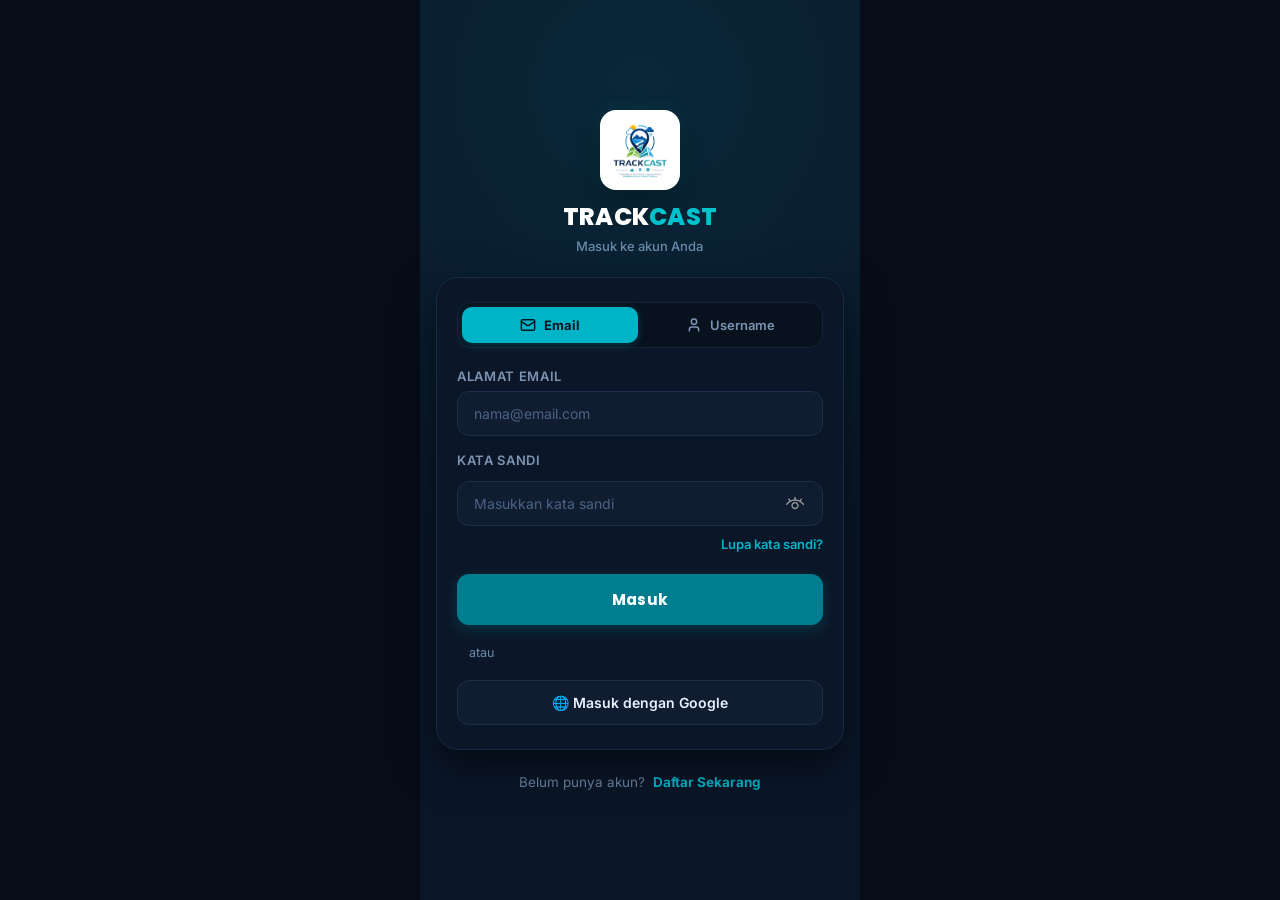
==== auth.html @ e10a1518 "Initial commit: TrackCast delivery tracking application" ====
<!DOCTYPE html>
<html lang="id">

<head>
  <meta charset="UTF-8">
  <meta name="viewport" content="width=device-width, initial-scale=1.0, maximum-scale=1.0, user-scalable=no">
  <title>TrackCast — Buat Akun Baru</title>
  <meta name="description"
    content="Daftar ke aplikasi TrackCast untuk memantau cuaca hyperlocal dan status keselamatan perjalanan wisata Indonesia.">
  <link rel="stylesheet" href="assets/css/global.css">
  <link rel="stylesheet" href="assets/css/auth.css">
</head>

<body>
  <div class="auth-shell">

    <!-- Header Brand & Logo -->
    <header class="auth-header">
      <div class="auth-logo-box">
        <img src="assets/images/logo.png" alt="TrackCast Logo" class="auth-logo-img">
      </div>
      <h1 class="auth-brand">
        <span class="brand-track">TRACK</span><span class="brand-cast">CAST</span>
      </h1>
      <p class="auth-subtitle" id="auth-subtitle">Daftar Akun Baru</p>
    </header>

    <!-- Main Auth Card -->
    <main class="auth-card">

      <!-- Method Toggle: Email vs Username -->
      <div class="method-toggle" role="tablist">
        <button type="button" class="method-btn active" id="btn-method-email" role="tab" aria-selected="true">
          <svg class="method-icon" viewBox="0 0 24 24" fill="none" stroke="currentColor" stroke-width="2" stroke-linecap="round" stroke-linejoin="round" width="16" height="16">
            <rect x="2" y="4" width="20" height="16" rx="2"></rect>
            <path d="m22 7-8.97 5.7a1.94 1.94 0 0 1-2.06 0L2 7"></path>
          </svg>
          <span>Email</span>
        </button>
        <button type="button" class="method-btn" id="btn-method-username" role="tab" aria-selected="false">
          <svg class="method-icon" viewBox="0 0 24 24" fill="none" stroke="currentColor" stroke-width="2" stroke-linecap="round" stroke-linejoin="round" width="16" height="16">
            <path d="M19 21v-2a4 4 0 0 0-4-4H9a4 4 0 0 0-4 4v2"></path>
            <circle cx="12" cy="7" r="4"></circle>
          </svg>
          <span>Username</span>
        </button>
      </div>

      <!-- Auth Form -->
      <form id="auth-form" novalidate>

        <!-- Registration Only: Nama Lengkap -->
        <div class="form-group register-only" id="group-name">
          <label class="form-label" for="input-name">Nama Lengkap</label>
          <div class="input-wrap">
            <input type="text" id="input-name" class="form-input" placeholder="Nama lengkap Anda" autocomplete="name" required>
          </div>
        </div>

        <!-- Field: Alamat Email -->
        <div class="form-group" id="group-email">
          <label class="form-label" for="input-email">Alamat Email</label>
          <div class="input-wrap">
            <input type="email" id="input-email" class="form-input" placeholder="nama@email.com" autocomplete="email" required>
          </div>
        </div>

        <!-- Field: Username -->
        <div class="form-group" id="group-username" style="display: none;">
          <label class="form-label" for="input-username">Username</label>
          <div class="input-wrap">
            <input type="text" id="input-username" class="form-input" placeholder="Masukkan username" autocomplete="username">
          </div>
        </div>

        <!-- Field: Kata Sandi -->
        <div class="form-group" id="group-password">
          <label class="form-label" for="input-password">Kata Sandi</label>
          <div class="input-wrap">
            <input type="password" id="input-password" class="form-input" placeholder="Min. 8 karakter" autocomplete="new-password" required>
            <button type="button" class="toggle-pwd-btn" id="toggle-pwd" aria-label="Tampilkan kata sandi" title="Tampilkan kata sandi">
              <img src="assets/images/view.png" alt="Tampilkan kata sandi" class="pwd-icon icon-view">
              <img src="assets/images/hide.png" alt="Sembunyikan kata sandi" class="pwd-icon icon-hide">
            </button>
          </div>
        </div>

        <!-- Field: Konfirmasi Kata Sandi (Register Only) -->
        <div class="form-group register-only" id="group-password-confirm">
          <label class="form-label" for="input-password-confirm">Konfirmasi Kata Sandi</label>
          <div class="input-wrap">
            <input type="password" id="input-password-confirm" class="form-input" placeholder="Ulangi kata sandi" autocomplete="new-password">
            <button type="button" class="toggle-pwd-btn" id="toggle-pwd-confirm" aria-label="Tampilkan kata sandi" title="Tampilkan kata sandi">
              <img src="assets/images/view.png" alt="Tampilkan kata sandi" class="pwd-icon icon-view">
              <img src="assets/images/hide.png" alt="Sembunyikan kata sandi" class="pwd-icon icon-hide">
            </button>
          </div>
        </div>

        <!-- Checkbox: Syarat & Ketentuan (Register Only) -->
        <div class="form-group register-only terms-group" id="group-terms">
          <label class="checkbox-container">
            <input type="checkbox" id="check-terms" class="checkbox-native">
            <span class="custom-checkbox" aria-hidden="true">
              <svg class="check-icon" viewBox="0 0 24 24" fill="none" stroke="currentColor" stroke-width="3" stroke-linecap="round" stroke-linejoin="round">
                <polyline points="20 6 9 17 4 12"></polyline>
              </svg>
            </span>
            <span class="terms-text">
              Saya menyetujui <a href="#" class="terms-link">Syarat & Ketentuan</a> serta <a href="#" class="terms-link">Kebijakan Privasi</a> TrackCast
            </span>
          </label>
        </div>

        <!-- Forgot Password Link (Login Only) -->
        <div class="forgot-wrap login-only" id="wrap-forgot" style="display: none;">
          <a href="#" class="forgot-link" id="link-forgot">Lupa kata sandi?</a>
        </div>

        <!-- Primary Action Button -->
        <button type="submit" class="btn-submit-primary" id="btn-submit">
          Buat Akun
        </button>

      </form>

      <!-- Divider (Login Only) -->
      <div class="auth-divider login-only" style="display: none;">
        <span>atau</span>
      </div>

      <!-- Google SSO Button (Login Only) -->
      <button type="button" class="btn-google login-only" id="btn-google" style="display: none;">
        <span>🌐</span> Masuk dengan Google
      </button>

    </main>

    <!-- Switcher Footer -->
    <footer class="auth-footer">
      <span id="auth-footer-prompt">Sudah punya akun?</span>
      <a href="#" class="auth-switch-link" id="switch-auth-mode">Masuk</a>
    </footer>

  </div>

  <script src="assets/js/mock-data.js"></script>
  <script src="assets/js/auth.js"></script>
</body>

</html>
---- assets/css/global.css ----
/* ══════════════════════════════════════════════════════════════════
   GLOBAL.CSS — TrackCast Design System
   Import this file first on every page, before page-specific CSS.
══════════════════════════════════════════════════════════════════ */

@import url('https://fonts.googleapis.com/css2?family=Poppins:wght@400;600;700;800&family=Inter:wght@400;500;600&family=JetBrains+Mono:wght@400;500&display=swap');

*, *::before, *::after { box-sizing: border-box; margin: 0; padding: 0; }

/* ── DESIGN TOKENS ─────────────────────────────────────────────── */
:root {
  /* Backgrounds */
  --bg:          #0A1628;
  --bg-mid:      #0D1B30;
  --card:        #111E35;
  --card-2:      #162240;
  --card-3:      #1A2F52;
  /* Borders */
  --border:      #1E3356;
  --border-2:    #243d68;
  /* Text */
  --text:        #E8F0FE;
  --text-dim:    #6B8BAA;
  --text-muted:  #4A6580;
  /* Brand */
  --primary:     #00C2CC;
  --primary-dk:  #0099A8;
  --primary-glow:rgba(0,194,204,0.18);
  /* Status */
  --safe:        #34D399;
  --safe-bg:     rgba(52,211,153,0.10);
  --safe-border: rgba(52,211,153,0.25);
  --warn:        #FBBF24;
  --warn-bg:     rgba(251,191,36,0.10);
  --warn-border: rgba(251,191,36,0.25);
  --danger:      #F87171;
  --danger-bg:   rgba(248,113,113,0.10);
  --danger-border:rgba(248,113,113,0.25);
  /* Radius */
  --r-xs:  6px;
  --r-sm:  8px;
  --r:     12px;
  --r-md:  14px;
  --r-lg:  20px;
  --r-xl:  24px;
  /* Shadows */
  --shadow-sm: 0 2px 8px rgba(0,0,0,0.3);
  --shadow:    0 4px 20px rgba(0,0,0,0.4);
  --shadow-lg: 0 8px 40px rgba(0,0,0,0.5);
  /* Z-index */
  --z-bar:   100;
  --z-nav:   100;
  --z-modal: 200;
  --z-toast: 300;
  /* Safe Area Insets */
  --sat: env(safe-area-inset-top, 0px);
  --sab: env(safe-area-inset-bottom, 0px);
  --sal: env(safe-area-inset-left, 0px);
  --sar: env(safe-area-inset-right, 0px);
  --app-max-width: 440px;
}

/* ── BASE ──────────────────────────────────────────────────────── */
html {
  font-size: 16px;
  scroll-behavior: smooth;
  -webkit-text-size-adjust: 100%;
}
html, body {
  height: 100%;
  font-family: 'Inter', sans-serif;
  background: #060D18;
  color: var(--text);
  -webkit-font-smoothing: antialiased;
  -moz-osx-font-smoothing: grayscale;
}
body {
  min-height: 100svh;
  overflow-x: hidden;
  background-color: #060D18;
}

/* Mobile tap ergonomics */
button, a, input, select, textarea {
  touch-action: manipulation;
  -webkit-tap-highlight-color: transparent;
}

/* ── TYPOGRAPHY ────────────────────────────────────────────────── */
h1, h2, h3 { font-family: 'Poppins', sans-serif; font-weight: 700; line-height: 1.2; }
h1 { font-size: 22px; }
h2 { font-size: 18px; }
h3 { font-size: 15px; font-weight: 600; }
p  { line-height: 1.6; }
a  { color: var(--primary); text-decoration: none; transition: opacity 0.2s; }
a:hover { opacity: 0.8; }
button { cursor: pointer; }

.mono { font-family: 'JetBrains Mono', monospace; }

/* ── BACKGROUND ────────────────────────────────────────────────── */
.bg-gradient {
  background:
    radial-gradient(ellipse 80% 50% at 50% -10%, rgba(0,194,204,0.09) 0%, transparent 60%),
    var(--bg);
}

/* ── APP SHELL (Mobile-first container) ─────────────────────────── */
.app-shell {
  display: flex;
  flex-direction: column;
  min-height: 100svh;
  width: 100%;
  max-width: var(--app-max-width);
  margin: 0 auto;
  position: relative;
  background: var(--bg);
  box-shadow: 0 0 60px rgba(0, 0, 0, 0.7), 0 0 25px rgba(0, 194, 204, 0.07);
  border-left: 1px solid var(--border);
  border-right: 1px solid var(--border);
}

@media (max-width: 480px) {
  .app-shell {
    max-width: 100%;
    border-left: none;
    border-right: none;
    box-shadow: none;
  }
}

/* ── APP BAR ───────────────────────────────────────────────────── */
.app-bar {
  position: sticky;
  top: 0;
  z-index: var(--z-bar);
  display: flex;
  align-items: center;
  justify-content: space-between;
  padding: calc(12px + var(--sat)) 16px 12px;
  background: rgba(10,22,40,0.92);
  backdrop-filter: blur(16px);
  -webkit-backdrop-filter: blur(16px);
  border-bottom: 1px solid var(--border);
}
.app-bar-brand {
  font-family: 'Poppins', sans-serif;
  font-size: 20px;
  font-weight: 800;
  letter-spacing: -0.3px;
  line-height: 1;
}
.brand-track { color: var(--text); }
.brand-cast  { color: var(--primary); }
.app-bar-title {
  font-family: 'Poppins', sans-serif;
  font-size: 17px;
  font-weight: 700;
  flex: 1;
  text-align: center;
}
.app-bar-actions { display: flex; gap: 8px; align-items: center; }

.icon-btn {
  width: 38px; height: 38px;
  display: flex; align-items: center; justify-content: center;
  background: var(--card-2);
  border: 1px solid var(--border);
  border-radius: 50%;
  font-size: 16px;
  transition: background 0.2s, border-color 0.2s;
  flex-shrink: 0;
}
.icon-btn:hover { background: var(--card-3); border-color: var(--border-2); }

/* ── MAIN CONTENT ──────────────────────────────────────────────── */
.main-content {
  flex: 1;
  padding: 16px 16px calc(84px + var(--sab));
  overflow-y: auto;
  -webkit-overflow-scrolling: touch;
}

/* ── BOTTOM NAVIGATION ─────────────────────────────────────────── */
.bottom-nav {
  position: fixed;
  bottom: 0;
  left: 50%;
  transform: translateX(-50%);
  width: 100%;
  max-width: var(--app-max-width);
  z-index: var(--z-nav);
  display: flex;
  background: rgba(11,21,40,0.96);
  backdrop-filter: blur(16px);
  -webkit-backdrop-filter: blur(16px);
  border-top: 1px solid var(--border);
  padding: 6px 4px calc(8px + var(--sab));
  border-left: 1px solid var(--border);
  border-right: 1px solid var(--border);
}

@media (max-width: 480px) {
  .bottom-nav {
    left: 0;
    transform: none;
    max-width: 100%;
    border-left: none;
    border-right: none;
  }
}

.nav-item {
  flex: 1;
  display: flex;
  min-height: 48px;
  flex-direction: column;
  align-items: center;
  gap: 3px;
  padding: 6px 4px;
  text-decoration: none;
  position: relative;
}
.nav-icon  { font-size: 21px; transition: transform 0.2s; display: block; }
.nav-label {
  font-size: 10.5px;
  font-weight: 500;
  color: var(--text-muted);
  transition: color 0.2s;
}
.nav-item.active .nav-label { color: var(--primary); }
.nav-item.active .nav-icon  { transform: scale(1.12); }
.nav-item.active::before {
  content: '';
  position: absolute;
  top: 0; left: 50%; transform: translateX(-50%);
  width: 28px; height: 2.5px;
  background: var(--primary);
  border-radius: 0 0 3px 3px;
}
.nav-item--sos .nav-label { color: var(--danger); }
.nav-item--sos.active::before { background: var(--danger); }
.nav-item--sos.active .nav-label { color: var(--danger); }

/* ── STATUS BADGE ──────────────────────────────────────────────── */
.badge {
  display: inline-flex;
  align-items: center;
  gap: 4px;
  padding: 3px 10px;
  border-radius: 20px;
  font-size: 10.5px;
  font-weight: 700;
  letter-spacing: 0.06em;
  text-transform: uppercase;
  flex-shrink: 0;
}
.badge--safe   { background: var(--safe-bg);   color: var(--safe);   border: 1px solid var(--safe-border); }
.badge--warn   { background: var(--warn-bg);   color: var(--warn);   border: 1px solid var(--warn-border); }
.badge--danger { background: var(--danger-bg); color: var(--danger); border: 1px solid var(--danger-border); }
.badge--info   { background: var(--primary-glow); color: var(--primary); border: 1px solid rgba(0,194,204,0.25); }
.badge--ai     { background: linear-gradient(135deg,rgba(0,194,204,0.15),rgba(100,60,200,0.1));
                 color: var(--primary); border: 1px solid rgba(0,194,204,0.25); }

/* ── CARD ──────────────────────────────────────────────────────── */
.card {
  background: var(--card);
  border: 1px solid var(--border);
  border-radius: var(--r-md);
  overflow: hidden;
  transition: border-color 0.2s, transform 0.2s;
}
.card:hover { border-color: var(--border-2); }
.card-body  { padding: 16px; }

/* ── SECTION HEADER ────────────────────────────────────────────── */
.section-header {
  display: flex;
  align-items: center;
  justify-content: space-between;
  margin-bottom: 12px;
}
.section-title { font-size: 15px; font-weight: 700; }
.section-link  { font-size: 13px; color: var(--primary); font-weight: 500; }

/* ── CHIP FILTER ROW ───────────────────────────────────────────── */
.chip-row {
  display: flex;
  gap: 8px;
  overflow-x: auto;
  scrollbar-width: none;
  padding-bottom: 4px;
  -ms-overflow-style: none;
}
.chip-row::-webkit-scrollbar { display: none; }
.chip {
  flex-shrink: 0;
  padding: 7px 14px;
  border-radius: 20px;
  font-size: 13px;
  font-weight: 500;
  border: 1.5px solid var(--border);
  background: var(--card-2);
  color: var(--text-dim);
  transition: all 0.2s;
  white-space: nowrap;
}
.chip.active {
  background: var(--primary);
  border-color: var(--primary);
  color: #001820;
  font-weight: 600;
}
.chip:hover:not(.active) { border-color: var(--border-2); color: var(--text); }

/* ── SEARCH BAR ────────────────────────────────────────────────── */
.search-bar {
  display: flex;
  align-items: center;
  gap: 10px;
  background: var(--card-2);
  border: 1.5px solid var(--border);
  border-radius: var(--r);
  padding: 11px 14px;
  transition: border-color 0.2s;
}
.search-bar:focus-within { border-color: var(--primary); box-shadow: 0 0 0 3px var(--primary-glow); }
.search-bar input {
  flex: 1; background: none; border: none; outline: none;
  color: var(--text); font-family: 'Inter', sans-serif; font-size: 14px;
}
.search-bar input::placeholder { color: var(--text-muted); }
.search-icon { font-size: 16px; color: var(--text-muted); flex-shrink: 0; }

/* ── HORIZONTAL SCROLL ─────────────────────────────────────────── */
.scroll-x {
  display: flex; gap: 12px;
  overflow-x: auto; scrollbar-width: none;
  padding-bottom: 4px; -ms-overflow-style: none;
}
.scroll-x::-webkit-scrollbar { display: none; }

/* ── DATA SOURCE ────────────────────────────────────────────────── */
.data-source {
  font-family: 'JetBrains Mono', monospace;
  font-size: 10px; color: var(--text-muted);
  letter-spacing: 0.02em;
}

/* ── DIVIDER ───────────────────────────────────────────────────── */
.divider { height: 1px; background: var(--border); margin: 16px 0; }

/* ── MODAL / BOTTOM SHEET ──────────────────────────────────────── */
.modal-overlay {
  position: fixed; inset: 0;
  background: rgba(5,12,25,0.75);
  backdrop-filter: blur(4px);
  -webkit-backdrop-filter: blur(4px);
  z-index: var(--z-modal);
}
.modal-sheet {
  position: fixed;
  bottom: 0;
  left: 50%;
  transform: translateX(-50%);
  width: 100%;
  max-width: var(--app-max-width);
  background: var(--card);
  border-radius: var(--r-xl) var(--r-xl) 0 0;
  border-top: 1px solid var(--border-2);
  padding: 16px 20px 36px;
  z-index: calc(var(--z-modal) + 1);
  max-height: 88svh;
  overflow-y: auto;
  box-shadow: 0 -8px 30px rgba(0,0,0,0.6);
  animation: slideUpModal 0.28s cubic-bezier(0.16, 1, 0.3, 1);
}
@keyframes slideUpModal {
  from { transform: translate(-50%, 100%); }
  to   { transform: translate(-50%, 0); }
}
.sheet-handle, .modal-handle {
  width: 36px; height: 4px;
  background: var(--border-2);
  border-radius: 2px;
  margin: 0 auto 16px;
}

/* ── FORM ELEMENTS ─────────────────────────────────────────────── */
.form-group {
  display: flex;
  flex-direction: column;
  gap: 6px;
  margin-bottom: 14px;
}

.form-label {
  font-size: 11.5px;
  font-weight: 700;
  color: var(--text-dim);
  text-transform: uppercase;
  letter-spacing: 0.05em;
  display: block;
}

.form-input {
  width: 100%;
  background: var(--card-2);
  border: 1.5px solid var(--border);
  border-radius: var(--r);
  color: var(--text);
  font-family: 'Inter', sans-serif;
  font-size: 13.5px;
  padding: 11px 14px;
  outline: none;
  transition: border-color 0.2s, box-shadow 0.2s, background 0.2s;
  box-sizing: border-box;
}

.form-input:focus {
  border-color: var(--primary);
  background: var(--card-3);
  box-shadow: 0 0 0 3px var(--primary-glow);
}

.form-input::placeholder {
  color: var(--text-muted);
}

/* Custom Select Dropdown Styling */
select.form-input {
  appearance: none;
  -webkit-appearance: none;
  -moz-appearance: none;
  background-image: url("data:image/svg+xml,%3Csvg xmlns='http://www.w3.org/2000/svg' width='16' height='16' viewBox='0 0 24 24' fill='none' stroke='%2300C2CC' stroke-width='2.5' stroke-linecap='round' stroke-linejoin='round'%3E%3Cpolyline points='6 9 12 15 18 9'%3E%3C/polyline%3E%3C/svg%3E");
  background-repeat: no-repeat;
  background-position: right 14px center;
  background-size: 16px 16px;
  padding-right: 38px;
  cursor: pointer;
}

select.form-input option {
  background: #0D1B30;
  color: #E8F0FE;
  padding: 10px;
}

textarea.form-input {
  resize: vertical;
  min-height: 84px;
  line-height: 1.5;
}

/* Floating Action Button for Report */
.btn-new-report-fab {
  display: flex;
  align-items: center;
  justify-content: center;
  gap: 8px;
  width: 100%;
  padding: 13px;
  background: linear-gradient(135deg, #00C2CC 0%, #0099A8 100%);
  color: #FFFFFF;
  border: none;
  border-radius: var(--r);
  font-family: 'Poppins', sans-serif;
  font-size: 14px;
  font-weight: 700;
  cursor: pointer;
  margin-bottom: 18px;
  box-shadow: 0 4px 16px rgba(0, 194, 204, 0.3);
  transition: transform 0.2s, box-shadow 0.2s;
}

.btn-new-report-fab:hover {
  transform: translateY(-1px);
  box-shadow: 0 6px 20px rgba(0, 194, 204, 0.4);
}

/* ── BUTTON STYLES ─────────────────────────────────────────────── */
.btn {
  display: inline-flex;
  align-items: center;
  justify-content: center;
  padding: 12px 18px;
  border-radius: var(--r-sm);
  font-family: 'Poppins', sans-serif;
  font-size: 14px;
  font-weight: 600;
  text-decoration: none;
  cursor: pointer;
  border: none;
  transition: all 0.2s ease;
}

.btn-primary {
  display: inline-flex; align-items: center; justify-content: center;
  padding: 12px 18px;
  background: linear-gradient(135deg, #00B5BE 0%, #007e9e 100%);
  border: none; border-radius: var(--r-sm);
  color: #fff; font-family: 'Poppins', sans-serif;
  font-size: 14px; font-weight: 700; letter-spacing: 0.3px;
  transition: transform 0.15s, box-shadow 0.2s, filter 0.2s;
  box-shadow: 0 4px 16px rgba(0,178,190,0.3);
  position: relative; overflow: hidden;
}
.btn-primary::after {
  content: ''; position: absolute; inset: 0;
  background: linear-gradient(135deg,rgba(255,255,255,0.1) 0%, transparent 60%);
  pointer-events: none;
}
.btn-primary:hover { transform: translateY(-1px); box-shadow: 0 6px 24px rgba(0,178,190,0.4); filter: brightness(1.06); }
.btn-primary:active { transform: translateY(0); }

.btn-secondary {
  background: var(--card-2);
  border: 1px solid var(--border);
  color: var(--text);
}
.btn-secondary:hover {
  background: var(--card-3);
  border-color: var(--border-2);
}

/* ── UTILITY CLASSES ───────────────────────────────────────────── */
.flex         { display: flex; }
.flex-col     { flex-direction: column; }
.items-center { align-items: center; }
.justify-between { justify-content: space-between; }
.gap-4   { gap: 4px; }  .gap-8  { gap: 8px; }
.gap-12  { gap: 12px; } .gap-16 { gap: 16px; }
.mt-4  { margin-top: 4px; }   .mt-8  { margin-top: 8px; }
.mt-12 { margin-top: 12px; }  .mt-16 { margin-top: 16px; }
.mb-8  { margin-bottom: 8px; } .mb-16 { margin-bottom: 16px; }
.w-full { width: 100%; }
.text-sm    { font-size: 13px; }
.text-xs    { font-size: 11px; }
.text-dim   { color: var(--text-dim); }
.text-muted { color: var(--text-muted); }
.text-primary { color: var(--primary); }
.text-safe    { color: var(--safe); }
.text-warn    { color: var(--warn); }
.text-danger  { color: var(--danger); }
.font-bold     { font-weight: 700; }
.font-semibold { font-weight: 600; }
.text-center   { text-align: center; }
.truncate { white-space: nowrap; overflow: hidden; text-overflow: ellipsis; }

/* ── MOBILE RESPONSIVE (max-width: 480px) ──────────────────────── */
@media (max-width: 480px) {
  .modal-sheet {
    max-width: 100%;
    padding: 14px 16px 28px;
  }
  
  .main-content {
    padding: 12px 12px calc(76px + var(--sab));
  }
  
  .app-bar {
    padding: calc(10px + var(--sat)) 12px 10px;
  }
  
  .app-bar-brand {
    font-size: 17px;
  }
  
  .icon-btn {
    width: 34px;
    height: 34px;
    font-size: 14px;
  }
  
  .bottom-nav {
    padding: 4px 2px calc(6px + var(--sab));
  }
  
  .nav-item {
    min-height: 44px;
    padding: 4px 2px;
  }
  
  .nav-icon {
    font-size: 19px;
  }
  
  .nav-label {
    font-size: 9.5px;
  }
  
  .chip {
    padding: 6px 12px;
    font-size: 12px;
  }
  
  .btn {
    padding: 10px 16px;
    font-size: 13px;
  }
  
  .btn-primary {
    padding: 10px 16px;
    font-size: 13px;
  }
}
---- assets/css/auth.css ----
/* ══════════════════════════════════════════════════════════════════
   AUTH.CSS — TrackCast Authentication (Login, Register, OTP)
   ══════════════════════════════════════════════════════════════════ */

.auth-shell {
  min-height: 100svh;
  display: flex;
  flex-direction: column;
  align-items: center;
  justify-content: center;
  padding: 24px 16px;
  max-width: 440px;
  margin: 0 auto;
  position: relative;
  background: radial-gradient(circle at 50% 10%, rgba(0, 194, 204, 0.1) 0%, transparent 60%),
              var(--bg);
}

/* Header Brand */
.auth-header {
  display: flex;
  flex-direction: column;
  align-items: center;
  text-align: center;
  margin-bottom: 20px;
}

.auth-logo-box {
  width: 80px;
  height: 80px;
  background: #ffffff;
  border-radius: 16px;
  padding: 7px;
  display: flex;
  align-items: center;
  justify-content: center;
  box-shadow: 0 10px 25px rgba(0, 0, 0, 0.4), 0 0 20px rgba(0, 194, 204, 0.15);
  margin-bottom: 14px;
}

.auth-logo-img {
  width: 100%;
  height: 100%;
  object-fit: contain;
}

.auth-brand {
  font-family: 'Poppins', sans-serif;
  font-size: 24px;
  font-weight: 800;
  letter-spacing: 0.3px;
  line-height: 1.1;
  margin-bottom: 5px;
}

.auth-brand .brand-track { color: #FFFFFF; }
.auth-brand .brand-cast  { color: var(--primary); }

.auth-subtitle {
  font-size: 13px;
  color: var(--text-dim);
  font-weight: 500;
}

/* Auth Card */
.auth-card {
  width: 100%;
  background: #0B1728;
  border: 1px solid #182A44;
  border-radius: 22px;
  padding: 24px 20px;
  box-shadow: 0 16px 40px rgba(0, 0, 0, 0.55);
  position: relative;
}

@media (max-width: 480px) {
  .auth-shell {
    padding: 20px 14px;
  }
  
  .auth-header {
    margin-bottom: 16px;
  }
  
  .auth-logo-box {
    width: 64px;
    height: 64px;
    border-radius: 14px;
    padding: 6px;
    margin-bottom: 10px;
  }
  
  .auth-brand {
    font-size: 21px;
  }
  
  .auth-subtitle {
    font-size: 12px;
  }
  
  .auth-card {
    padding: 20px 16px;
    border-radius: 20px;
  }
  
  .method-btn {
    padding: 9px 12px;
    font-size: 12.5px;
  }
  
  .form-group {
    margin-bottom: 14px;
  }
  
  .form-label {
    font-size: 12px;
    margin-bottom: 6px;
  }
  
  .form-input {
    padding: 12px 14px;
    font-size: 13px;
  }
  
  .btn-submit-primary {
    padding: 12px;
    font-size: 14.5px;
  }
  
  .auth-footer {
    margin-top: 20px;
    font-size: 12.5px;
  }
}

/* Method Toggle (Email / Username) */
.method-toggle {
  display: flex;
  background: #08111E;
  border: 1px solid #142236;
  border-radius: 14px;
  padding: 4px;
  margin-bottom: 20px;
  position: relative;
  gap: 4px;
}

.method-btn {
  flex: 1;
  padding: 10px 14px;
  border: none;
  background: transparent;
  color: #7D94B2;
  font-family: 'Inter', sans-serif;
  font-size: 13px;
  font-weight: 600;
  border-radius: 10px;
  cursor: pointer;
  display: flex;
  align-items: center;
  justify-content: center;
  gap: 8px;
  transition: all 0.2s ease;
}

.method-btn .method-icon {
  width: 16px;
  height: 16px;
  stroke: currentColor;
  stroke-width: 2.2;
}

.method-btn.active {
  background: #00B4C8;
  color: #051421;
  font-weight: 700;
  box-shadow: 0 2px 8px rgba(0, 180, 200, 0.25);
}

.method-btn:not(.active):hover {
  color: #B4C7DF;
  background: rgba(255, 255, 255, 0.03);
}

/* Form Styles */
.form-group {
  margin-bottom: 16px;
}

.form-label {
  display: block;
  font-size: 13px;
  font-weight: 600;
  color: #7D94B2;
  margin-bottom: 7px;
}

.input-wrap {
  position: relative;
  display: flex;
  align-items: center;
}

.form-input {
  width: 100%;
  background: #101C30;
  border: 1px solid #1B2E4A;
  border-radius: 12px;
  padding: 13px 16px;
  color: #FFFFFF;
  font-size: 14px;
  font-family: 'Inter', sans-serif;
  transition: border-color 0.2s, box-shadow 0.2s;
  outline: none;
}

.form-input:focus {
  border-color: #00B4C8;
  box-shadow: 0 0 0 3px rgba(0, 180, 200, 0.18);
}

.form-input::placeholder {
  color: #4B6382;
}

#input-password,
#input-password-confirm,
.input-wrap:has(.toggle-pwd-btn) .form-input {
  padding-right: 48px;
}

.toggle-pwd-btn {
  position: absolute;
  right: 10px;
  top: 50%;
  transform: translateY(-50%);
  width: 36px;
  height: 36px;
  border-radius: 50%;
  background: transparent;
  border: none;
  cursor: pointer;
  display: flex;
  align-items: center;
  justify-content: center;
  padding: 0;
  overflow: hidden;
  transition: background-color 0.25s ease, box-shadow 0.25s ease, transform 0.15s ease;
  user-select: none;
  -webkit-tap-highlight-color: transparent;
  z-index: 2;
}

.toggle-pwd-btn:hover {
  background: rgba(0, 194, 204, 0.12);
}

.toggle-pwd-btn:active {
  transform: translateY(-50%) scale(0.90);
}

.toggle-pwd-btn:focus-visible {
  outline: none;
  box-shadow: 0 0 0 2px var(--primary);
}

/* Icon image styling & transition */
.toggle-pwd-btn .pwd-icon {
  position: absolute;
  width: 20px;
  height: 20px;
  object-fit: contain;
  pointer-events: none;
  filter: brightness(0) invert(0.65);
  transition: opacity 0.3s cubic-bezier(0.4, 0, 0.2, 1),
              transform 0.35s cubic-bezier(0.34, 1.56, 0.64, 1),
              filter 0.25s ease;
  will-change: transform, opacity;
}

.toggle-pwd-btn:hover .pwd-icon {
  filter: brightness(0) invert(0.95);
}

/* Default state: Password hidden, view.png visible */
.toggle-pwd-btn .icon-view {
  opacity: 1;
  transform: scale(1) rotate(0deg);
}

.toggle-pwd-btn .icon-hide {
  opacity: 0;
  transform: scale(0.4) rotate(-45deg);
}

/* Active state: Password revealed, hide.png visible */
.toggle-pwd-btn.is-active {
  background: rgba(0, 194, 204, 0.16);
}

.toggle-pwd-btn.is-active .icon-view {
  opacity: 0;
  transform: scale(0.4) rotate(45deg);
}

.toggle-pwd-btn.is-active .icon-hide {
  opacity: 1;
  transform: scale(1) rotate(0deg);
  filter: brightness(0) saturate(100%) invert(67%) sepia(86%) saturate(1917%) hue-rotate(143deg) brightness(97%) contrast(101%);
}

.toggle-pwd-btn.is-active:hover .icon-hide {
  filter: brightness(0) saturate(100%) invert(78%) sepia(70%) saturate(1800%) hue-rotate(143deg) brightness(105%) contrast(102%);
}

/* Smart Animation Keyframes */
@keyframes pwdSmartPulse {
  0% {
    transform: translateY(-50%) scale(0.82);
    box-shadow: 0 0 0 0 rgba(0, 194, 204, 0.5);
  }
  50% {
    transform: translateY(-50%) scale(1.15);
    box-shadow: 0 0 16px rgba(0, 194, 204, 0.45);
  }
  100% {
    transform: translateY(-50%) scale(1);
    box-shadow: 0 0 0 0 rgba(0, 194, 204, 0);
  }
}

.toggle-pwd-btn.pwd-animating {
  animation: pwdSmartPulse 0.36s cubic-bezier(0.34, 1.56, 0.64, 1);
}

/* Forgot Password link */
.forgot-wrap {
  display: flex;
  justify-content: flex-end;
  margin-top: -6px;
  margin-bottom: 22px;
}

.forgot-link {
  font-size: 13px;
  color: #00B4C8;
  font-weight: 600;
  text-decoration: none;
}

.forgot-link:hover {
  text-decoration: underline;
}

/* Custom Checkbox: Syarat & Ketentuan */
.terms-group {
  margin-top: 6px;
  margin-bottom: 22px;
}

.checkbox-container {
  display: flex;
  align-items: flex-start;
  gap: 12px;
  cursor: pointer;
  user-select: none;
}

.checkbox-native {
  position: absolute;
  opacity: 0;
  width: 0;
  height: 0;
  pointer-events: none;
}

.custom-checkbox {
  width: 20px;
  height: 20px;
  min-width: 20px;
  border-radius: 6px;
  border: 1.5px solid #203554;
  background: #101C30;
  display: flex;
  align-items: center;
  justify-content: center;
  transition: all 0.2s ease;
  margin-top: 1px;
}

.custom-checkbox .check-icon {
  width: 12px;
  height: 12px;
  stroke: #051421;
  stroke-width: 3.5;
  opacity: 0;
  transform: scale(0.6);
  transition: all 0.18s cubic-bezier(0.34, 1.56, 0.64, 1);
}

.checkbox-native:checked + .custom-checkbox {
  background: #00B4C8;
  border-color: #00B4C8;
}

.checkbox-native:checked + .custom-checkbox .check-icon {
  opacity: 1;
  transform: scale(1);
}

.checkbox-native:focus-visible + .custom-checkbox {
  box-shadow: 0 0 0 3px rgba(0, 180, 200, 0.25);
}

.terms-text {
  font-size: 12.5px;
  line-height: 1.45;
  color: #7B92AE;
}

.terms-link {
  color: #00B4C8;
  font-weight: 600;
  text-decoration: none;
  transition: color 0.2s;
}

.terms-link:hover {
  text-decoration: underline;
  color: #23D2E6;
}

/* Submit Button */
.btn-submit-primary {
  width: 100%;
  padding: 14px;
  background: #007D8E;
  color: #FFFFFF;
  border: none;
  border-radius: 12px;
  font-family: 'Poppins', sans-serif;
  font-size: 15.5px;
  font-weight: 700;
  letter-spacing: 0.2px;
  cursor: pointer;
  box-shadow: 0 4px 14px rgba(0, 125, 142, 0.3);
  transition: all 0.2s ease;
}

.btn-submit-primary:hover {
  background: #0090A2;
  box-shadow: 0 6px 18px rgba(0, 180, 200, 0.35);
  transform: translateY(-1px);
}

.btn-submit-primary:active {
  transform: translateY(0);
}

/* Divider */
.auth-divider {
  display: flex;
  align-items: center;
  margin: 20px 0;
  color: var(--text-dim);
  font-size: 12.5px;
}

.auth-divider::before,
.auth-divider::after {
  content: '';
  flex: 1;
  height: 1px;
  background: var(--border);
}

.auth-divider span {
  padding: 0 12px;
}

/* Google Sign-in */
.btn-google {
  width: 100%;
  padding: 13px;
  background: #101C30;
  border: 1px solid #1B2E4A;
  border-radius: 12px;
  color: var(--text);
  font-family: 'Inter', sans-serif;
  font-size: 14px;
  font-weight: 600;
  display: flex;
  align-items: center;
  justify-content: center;
  gap: 10px;
  cursor: pointer;
  transition: background 0.2s, border-color 0.2s;
}

.btn-google:hover {
  background: #162640;
  border-color: #233B5E;
}

/* Auth Switcher Footer */
.auth-footer {
  margin-top: 24px;
  text-align: center;
  font-size: 13.5px;
  color: #6B84A3;
}

.auth-switch-link {
  color: #00B4C8;
  font-weight: 700;
  text-decoration: none;
  margin-left: 4px;
}

.auth-switch-link:hover {
  text-decoration: underline;
}

/* OTP Input Boxes */
.otp-container {
  display: flex;
  gap: 10px;
  justify-content: center;
  margin: 20px 0;
}

.otp-digit {
  width: 46px;
  height: 52px;
  text-align: center;
  font-size: 22px;
  font-family: 'JetBrains Mono', monospace;
  font-weight: 700;
  background: var(--card-2);
  border: 1.5px solid var(--border);
  border-radius: var(--r-sm);
  color: var(--text);
  outline: none;
  transition: border-color 0.2s;
}

.otp-digit:focus {
  border-color: var(--primary);
  box-shadow: 0 0 0 3px rgba(0, 194, 204, 0.2);
}

/* Role Selector for Registration */
.role-grid {
  display: grid;
  grid-template-columns: 1fr 1fr;
  gap: 10px;
  margin-bottom: 16px;
}

.role-card {
  padding: 12px;
  background: var(--card-2);
  border: 1.5px solid var(--border);
  border-radius: var(--r);
  text-align: center;
  cursor: pointer;
  transition: all 0.2s;
}

.role-card.active {
  border-color: var(--primary);
  background: rgba(0, 194, 204, 0.08);
}

.role-icon {
  font-size: 22px;
  margin-bottom: 4px;
}

.role-title {
  font-size: 13px;
  font-weight: 700;
  color: var(--text);
}

.role-desc {
  font-size: 11px;
  color: var(--text-dim);
}
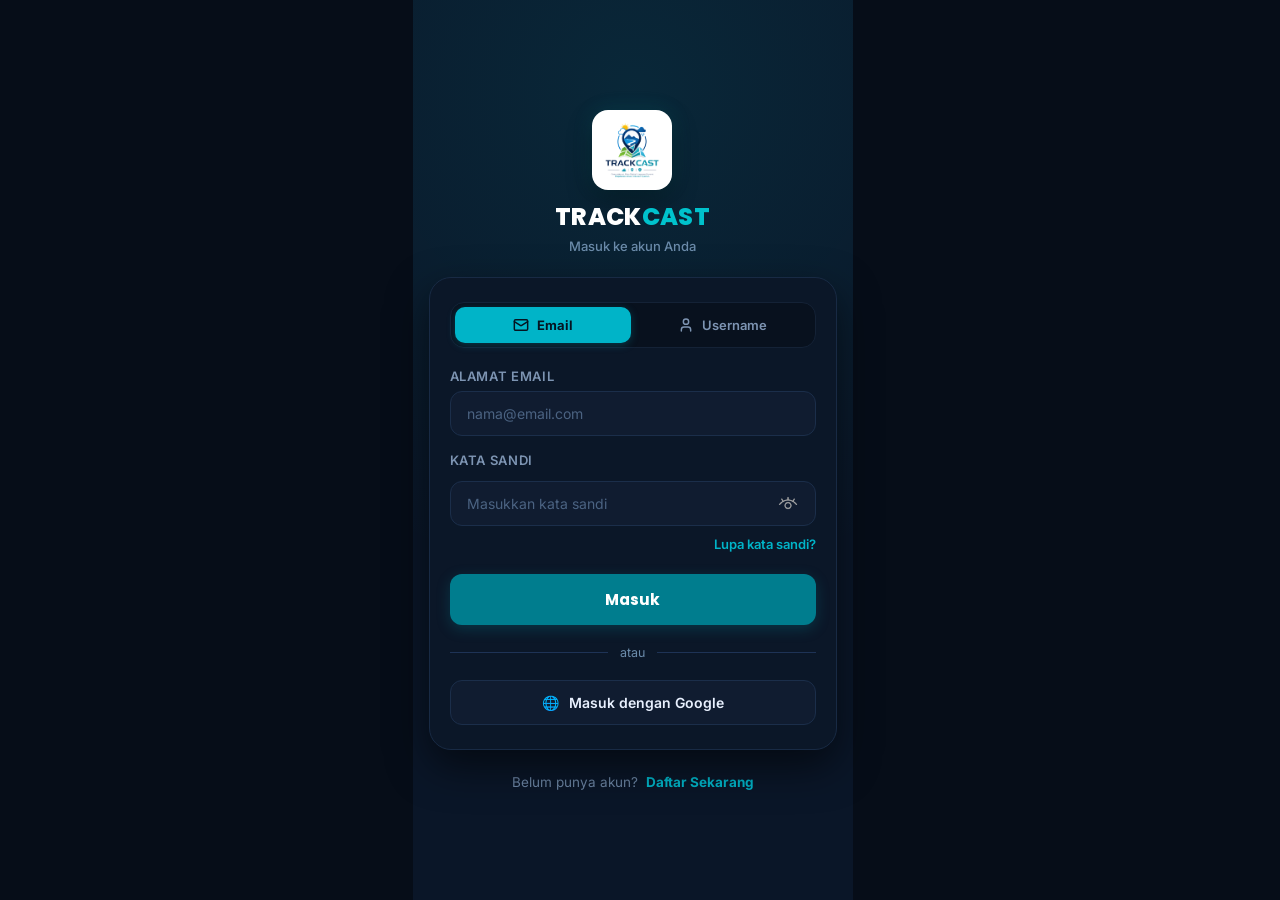
==== commit 8a95ca47: "done" ====
--- a/auth.html
+++ b/auth.html
@@ -3,7 +3,7 @@
 
 <head>
   <meta charset="UTF-8">
-  <meta name="viewport" content="width=device-width, initial-scale=1.0, maximum-scale=1.0, user-scalable=no">
+  <meta name="viewport" content="width=device-width, initial-scale=1.0">
   <title>TrackCast — Buat Akun Baru</title>
   <meta name="description"
     content="Daftar ke aplikasi TrackCast untuk memantau cuaca hyperlocal dan status keselamatan perjalanan wisata Indonesia.">
@@ -11,7 +11,7 @@
   <link rel="stylesheet" href="assets/css/auth.css">
 </head>
 
-<body>
+<body class="auth-page">
   <div class="auth-shell">
 
     <!-- Header Brand & Logo -->
--- a/assets/css/global.css
+++ b/assets/css/global.css
@@ -65,18 +65,22 @@
   font-size: 16px;
   scroll-behavior: smooth;
   -webkit-text-size-adjust: 100%;
-}
-html, body {
+  /* scrollbar-gutter: stable reserves scrollbar space on desktop so
+     the layout never shifts when a scrollbar appears or disappears. */
+  scrollbar-gutter: stable;
+  /* Lock html to viewport — body scroll is handled inside .main-content
+     to prevent the width jump that shifts the centered app-shell. */
   height: 100%;
+  overflow: hidden;
+}
+body {
+  height: 100svh;          /* exact viewport — never grows beyond screen */
+  overflow: hidden;        /* body NEVER scrolls; .main-content scrolls internally */
   font-family: 'Inter', sans-serif;
   background: #060D18;
   color: var(--text);
   -webkit-font-smoothing: antialiased;
   -moz-osx-font-smoothing: grayscale;
-}
-body {
-  min-height: 100svh;
-  overflow-x: hidden;
   background-color: #060D18;
 }
 
@@ -109,7 +113,8 @@
 .app-shell {
   display: flex;
   flex-direction: column;
-  min-height: 100svh;
+  height: 100svh;          /* fixed height — no layout shift across pages */
+  overflow: hidden;        /* clip overflow; .main-content handles internal scroll */
   width: 100%;
   max-width: var(--app-max-width);
   margin: 0 auto;
@@ -128,6 +133,14 @@
     box-shadow: none;
   }
 }
+
+/* ── APP SHELL MODIFIERS ──────────────────────────────────────────
+   Page-specific modifier classes extend .app-shell for special
+   layout needs. Each modifier is defined in its own page CSS file:
+     • .map-page-shell  → map.css   (fullscreen locked viewport)
+     • .sos-page-shell  → sos.css   (danger-tinted radial background)
+   Standard pages (index, reports, partners) use plain .app-shell.
+   ─────────────────────────────────────────────────────────────── */
 
 /* ── APP BAR ───────────────────────────────────────────────────── */
 .app-bar {
@@ -172,6 +185,69 @@
   flex-shrink: 0;
 }
 .icon-btn:hover { background: var(--card-3); border-color: var(--border-2); }
+
+/* ── LOGOUT BUTTON ─────────────────────────────────────────────── */
+/* Keyframe: icon slides right slightly on hover */
+@keyframes logoutSlide {
+  0%   { transform: translateX(0); }
+  40%  { transform: translateX(3px); }
+  70%  { transform: translateX(-1px); }
+  100% { transform: translateX(2px); }
+}
+
+/* Keyframe: subtle idle pulse to draw attention */
+@keyframes logoutPulse {
+  0%, 100% { opacity: 1; filter: brightness(1); }
+  50%       { opacity: 0.82; filter: brightness(1.15); }
+}
+
+.btn-logout {
+  display: flex;
+  align-items: center;
+  justify-content: center;
+  width: 38px;
+  height: 38px;
+  background: var(--card-2);
+  border: 1px solid var(--border);
+  border-radius: 50%;
+  flex-shrink: 0;
+  transition: background 0.2s, border-color 0.2s, box-shadow 0.2s;
+  animation: logoutPulse 3s ease-in-out infinite;
+}
+
+.btn-logout:hover {
+  background: rgba(248, 113, 113, 0.12);
+  border-color: rgba(248, 113, 113, 0.5);
+  box-shadow: 0 0 12px rgba(248, 113, 113, 0.2);
+  animation: none; /* stop idle pulse, show hover style */
+}
+
+.btn-logout:hover .logout-icon {
+  animation: logoutSlide 0.4s ease forwards;
+}
+
+.btn-logout:active {
+  transform: scale(0.92);
+}
+
+.logout-icon {
+  width: 20px;
+  height: 20px;
+  object-fit: contain;
+  display: block;
+  transition: filter 0.2s;
+}
+
+@media (max-width: 480px) {
+  .btn-logout {
+    width: 34px;
+    height: 34px;
+  }
+  .logout-icon {
+    width: 18px;
+    height: 18px;
+  }
+}
 
 /* ── MAIN CONTENT ──────────────────────────────────────────────── */
 .main-content {
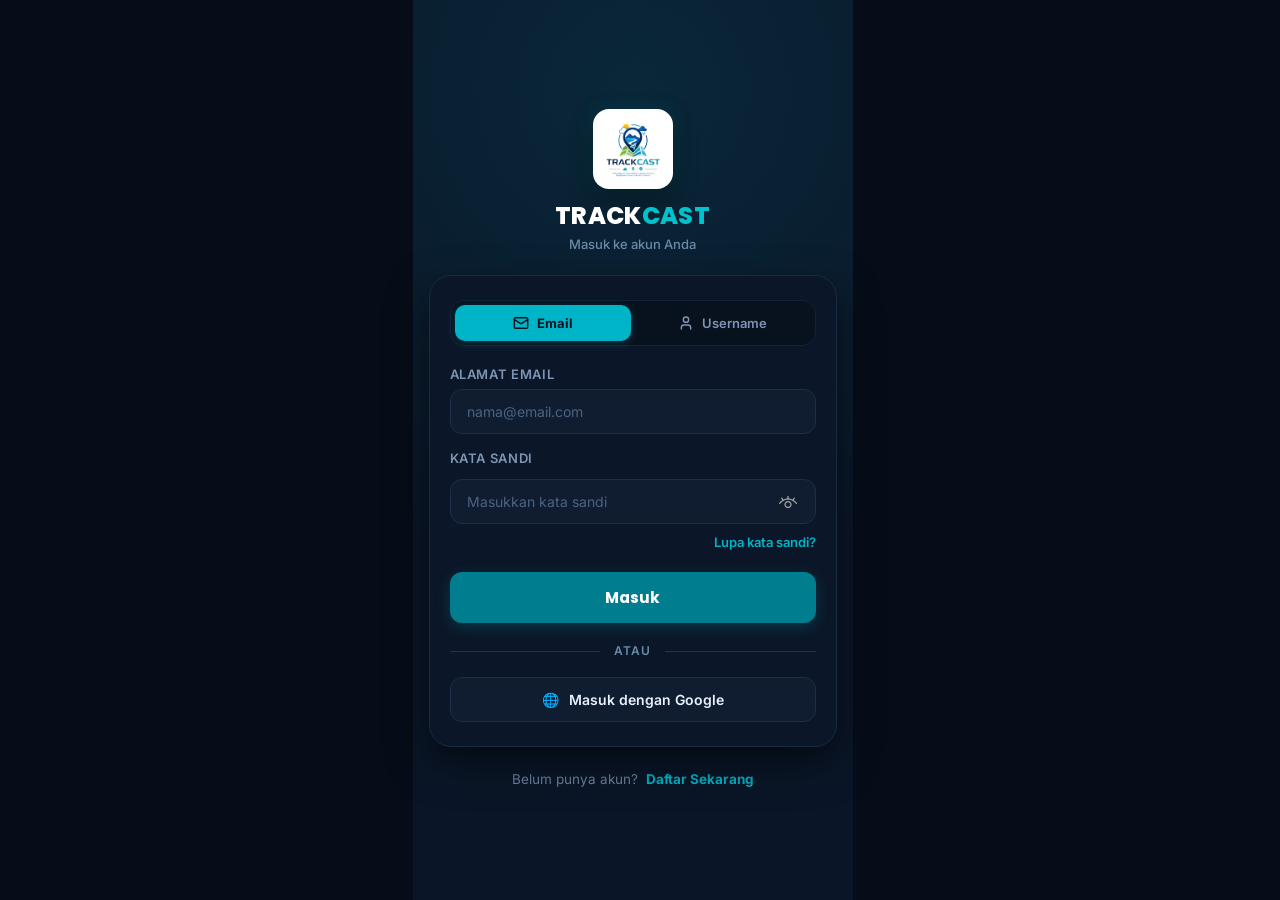
==== commit 8e0b4276: "feat: integrate backend codebase into Trackast monorepo, update frontend api integration, and add gi" ====
--- a/auth.html
+++ b/auth.html
@@ -145,6 +145,7 @@
   </div>
 
   <script src="assets/js/mock-data.js"></script>
+  <script src="assets/js/api.js"></script>
   <script src="assets/js/auth.js"></script>
 </body>
 
--- a/assets/css/auth.css
+++ b/assets/css/auth.css
@@ -2,27 +2,51 @@
    AUTH.CSS — TrackCast Authentication (Login, Register, OTP)
    ══════════════════════════════════════════════════════════════════ */
 
+/* Allow page scrolling for Auth page (overriding global.css overflow:hidden) */
+html:has(body.auth-page),
+body.auth-page,
+html, body {
+  height: auto !important;
+  min-height: 100% !important;
+  overflow-x: hidden !important;
+  overflow-y: auto !important;
+  -webkit-overflow-scrolling: touch;
+}
+
+body.auth-page {
+  min-height: 100svh;
+  min-height: 100dvh;
+  display: flex;
+  flex-direction: column;
+}
+
 .auth-shell {
+  flex: 1;
+  width: 100%;
   min-height: 100svh;
+  min-height: 100dvh;
   display: flex;
   flex-direction: column;
   align-items: center;
-  justify-content: center;
-  padding: 24px 16px;
+  justify-content: flex-start;
+  padding: calc(24px + var(--sat, 0px)) 16px calc(28px + var(--sab, 0px));
   max-width: 440px;
   margin: 0 auto;
   position: relative;
+  box-sizing: border-box;
   background: radial-gradient(circle at 50% 10%, rgba(0, 194, 204, 0.1) 0%, transparent 60%),
               var(--bg);
 }
 
-/* Header Brand */
+/* Header Brand - auto margin centers content vertically on large screens, collapses safely on small screens */
 .auth-header {
   display: flex;
   flex-direction: column;
   align-items: center;
   text-align: center;
+  margin-top: auto;
   margin-bottom: 20px;
+  width: 100%;
 }
 
 .auth-logo-box {
@@ -75,11 +99,11 @@
 
 @media (max-width: 480px) {
   .auth-shell {
-    padding: 20px 14px;
+    padding: calc(16px + var(--sat, 0px)) 14px calc(24px + var(--sab, 0px));
   }
   
   .auth-header {
-    margin-bottom: 16px;
+    margin-bottom: 14px;
   }
   
   .auth-logo-box {
@@ -461,9 +485,14 @@
 .auth-divider {
   display: flex;
   align-items: center;
-  margin: 20px 0;
-  color: var(--text-dim);
-  font-size: 12.5px;
+  justify-content: center;
+  text-align: center;
+  margin: 22px 0 20px;
+  width: 100%;
+}
+
+.auth-divider[style*="display: block"] {
+  display: flex !important;
 }
 
 .auth-divider::before,
@@ -475,7 +504,14 @@
 }
 
 .auth-divider span {
-  padding: 0 12px;
+  padding: 0 14px;
+  font-size: 12px;
+  font-weight: 600;
+  color: var(--text-dim);
+  text-transform: uppercase;
+  letter-spacing: 0.8px;
+  line-height: 1;
+  user-select: none;
 }
 
 /* Google Sign-in */
@@ -497,6 +533,10 @@
   transition: background 0.2s, border-color 0.2s;
 }
 
+.btn-google[style*="display: block"] {
+  display: flex !important;
+}
+
 .btn-google:hover {
   background: #162640;
   border-color: #233B5E;
@@ -505,9 +545,11 @@
 /* Auth Switcher Footer */
 .auth-footer {
   margin-top: 24px;
+  margin-bottom: auto;
   text-align: center;
   font-size: 13.5px;
   color: #6B84A3;
+  width: 100%;
 }
 
 .auth-switch-link {
